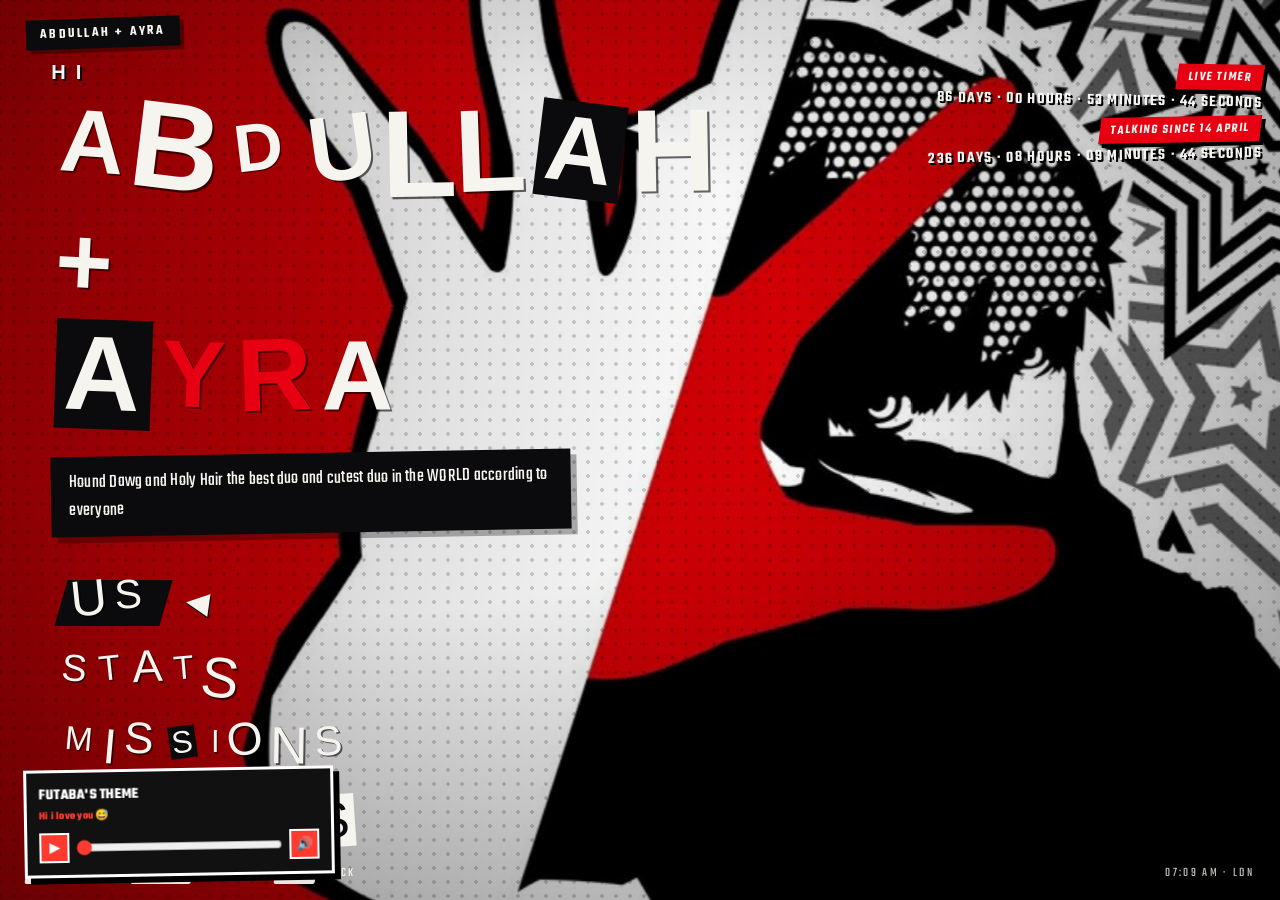
==== home.html @ 54dd0ef7 "Rename index.html to home.html" ====
<!DOCTYPE html>
<html lang="en">

<head>
<meta charset="UTF-8">
<meta name="viewport" content="width=device-width, initial-scale=1.0">

<title>ABDULLAH + AYRA</title>

<link rel="stylesheet" href="css/style.css">
<style>
.persona-calendar{width:min(100%,1180px);margin:12px auto 24px;padding:24px;box-sizing:border-box;background:#f5f5f5;color:#111;border:6px solid #111;box-shadow:12px 12px 0 var(--red);transform:rotate(-.35deg);position:relative;}
.persona-calendar::before{content:"CALENDAR";position:absolute;top:-17px;left:18px;padding:4px 12px;background:var(--red);color:#fff;font-family:'Archivo Black','Arial Black',Impact,sans-serif;font-size:15px;letter-spacing:.12em;transform:skewX(-9deg) rotate(-2deg);box-shadow:5px 5px 0 #111;}
.calendar-header{display:grid;grid-template-columns:58px 1fr 58px;align-items:center;gap:14px;margin-bottom:18px;}
.calendar-month-block{text-align:center;}
.calendar-kicker{font-family:'Archivo Black','Arial Black',Impact,sans-serif;font-size:13px;letter-spacing:.22em;color:var(--red);transform:skewX(-8deg);}
.calendar-month-block h2{margin:0;font-family:'Archivo Black','Arial Black',Impact,sans-serif;font-size:clamp(30px,4vw,58px);line-height:.95;letter-spacing:-.03em;transform:skewX(-5deg);}
.calendar-arrow{min-height:58px;border:4px solid #111;background:var(--red);color:#fff;font-family:'Archivo Black','Arial Black',Impact,sans-serif;font-size:22px;cursor:pointer;box-shadow:6px 6px 0 #111;transition:transform .12s ease,box-shadow .12s ease;}
.calendar-arrow:hover{transform:translate(-2px,-2px) skewX(-4deg);box-shadow:8px 8px 0 #111;}
.calendar-arrow:active{transform:translate(3px,3px);box-shadow:3px 3px 0 #111;}
.calendar-weekdays,.calendar-grid{display:grid;grid-template-columns:repeat(7,minmax(0,1fr));gap:7px;}
.calendar-weekdays{margin-bottom:7px;}
.calendar-weekdays span{padding:8px 4px;background:#111;color:#fff;text-align:center;font-family:'Archivo Black','Arial Black',Impact,sans-serif;font-size:13px;letter-spacing:.08em;transform:skewX(-7deg);}
.calendar-day{min-height:82px;padding:8px;box-sizing:border-box;border:3px solid #111;background:#fff;color:#111;text-align:left;cursor:pointer;position:relative;font-family:'Barlow Condensed','Arial Narrow',Arial,sans-serif;transition:transform .12s ease,background .12s ease,color .12s ease;}
.calendar-day:hover{transform:translate(-2px,-2px) rotate(-1deg);background:#e9e9e9;}
.calendar-day.empty{border-color:#bbb;background:#ddd;cursor:default;}
.calendar-day.selected{background:#111;color:#fff;transform:rotate(-1deg);}
.calendar-day.today{outline:4px solid var(--red);outline-offset:-7px;}
.calendar-number{font-family:'Archivo Black','Arial Black',Impact,sans-serif;font-size:23px;line-height:1;}
.calendar-event-mark{position:absolute;right:7px;top:7px;width:10px;height:10px;background:var(--red);transform:rotate(45deg);}
.calendar-event-label{display:block;margin-top:12px;font-family:'Archivo Black','Arial Black',Impact,sans-serif;font-size:10px;line-height:1.05;letter-spacing:.03em;text-transform:uppercase;}
.calendar-event-panel{margin-top:18px;padding:15px 18px;border:4px solid #111;background:#111;color:#fff;box-shadow:7px 7px 0 var(--red);transform:skewX(-1deg);}
.calendar-event-date{color:#aaa;font-family:'Archivo Black','Arial Black',Impact,sans-serif;font-size:12px;letter-spacing:.15em;}
.calendar-event-title{margin-top:5px;color:#fff;font-family:'Archivo Black','Arial Black',Impact,sans-serif;font-size:clamp(20px,2.2vw,34px);line-height:1;text-transform:uppercase;}
@media(max-width:700px){.persona-calendar{padding:15px}.calendar-header{grid-template-columns:44px 1fr 44px;gap:8px}.calendar-arrow{min-height:44px;font-size:16px;box-shadow:4px 4px 0 #111}.calendar-weekdays span{font-size:9px;padding:6px 2px}.calendar-day{min-height:58px;padding:5px}.calendar-number{font-size:17px}.calendar-event-label{font-size:7px;margin-top:8px}.calendar-event-mark{width:7px;height:7px;right:5px;top:5px}}
</style>

</head>


<body data-screen="home">


<!-- =========================================================
     BACKGROUND
     ========================================================= -->

<div id="bg" aria-hidden="true">

  <div class="bg-layer" id="bg-stripes"></div>


  <svg class="bg-star"
       style="left:6%;top:8%;width:26vmax;height:26vmax"
       viewBox="0 0 100 100">

    <polygon
      points="50,0 60,35 98,35 68,57 78,94 50,72 22,94 32,57 2,35 40,35"
      fill="#000"/>

  </svg>


  <svg class="bg-star s2"
       style="right:4%;bottom:6%;width:34vmax;height:34vmax"
       viewBox="0 0 100 100">

    <polygon
      points="50,0 60,35 98,35 68,57 78,94 50,72 22,94 32,57 2,35 40,35"
      fill="#fff"/>

  </svg>


  <!-- Optional background artwork -->

  <img
    class="menu-art"
    id="art-home"
    src="assets/menus/home.jpg"
    alt=""
    onload="document.body.classList.add('has-art-home')"
    onerror="this.remove()">


  <img
    class="menu-art"
    id="art-projects"
    src="assets/menus/projects.jpg"
    alt=""
    onload="document.body.classList.add('has-art-projects')"
    onerror="this.remove()">


  <img
    class="menu-art"
    id="art-skills"
    src="assets/menus/skills.jpg"
    alt=""
    onload="document.body.classList.add('has-art-skills')"
    onerror="this.remove()">


  <img
    class="menu-art"
    id="art-about"
    src="assets/menus/about.jpg"
    alt=""
    onload="document.body.classList.add('has-art-about')"
    onerror="this.remove()">


  <img
    class="menu-art"
    id="art-contact"
    src="assets/menus/contact.jpg"
    alt=""
    onload="document.body.classList.add('has-art-contact')"
    onerror="this.remove()">


  <div class="bg-layer" id="bg-halftone"></div>

  <div class="bg-layer" id="bg-vignette"></div>

</div>


<div id="slash" aria-hidden="true"></div>


<!-- =========================================================
     HERO ART
     ========================================================= -->

<img
  id="hero-art"
  src="assets/hero.png"
  alt=""
  onerror="this.remove()">



<!-- =========================================================
     SCREEN TRANSITION
     ========================================================= -->

<div id="wipe" aria-hidden="true">

  <div class="pane p3"></div>

  <div class="pane p2"></div>

  <div class="pane p1"></div>

  <div class="flash"></div>

</div>



<!-- =========================================================
     CURSOR + SELECT SOUND
     ========================================================= -->

<div id="cursor" aria-hidden="true"></div>


<audio
  id="sfx-select"
  src="assets/sfx/select.mp3"
  preload="auto">
</audio>



<!-- =========================================================
     MAIN WEBSITE
     ========================================================= -->

<div id="shell">


  <!-- =======================================================
       TOP HUD
       ======================================================= -->

  <div id="hud-top">

    <div class="hud-tag">
      ABDULLAH + AYRA
    </div>

  </div>



  <div id="stage">


    <!-- =====================================================
         HOME / US
         ===================================================== -->

    <section
      class="screen active"
      id="screen-home"
      aria-label="Us">


      <div id="live-timer" aria-label="Relationship timer">
        <span class="live-timer-label">LIVE TIMER</span>
        <span id="liveTimerValue">00 DAYS · 00 HOURS · 00 MINUTES · 00 SECONDS</span>
      </div>


      <div id="talking-timer" aria-label="Talking timer">
        <span class="live-timer-label">TALKING SINCE 14 APRIL</span>
        <span id="talkingTimerValue">00 DAYS · 00 HOURS · 00 MINUTES · 00 SECONDS</span>
      </div>


      <div id="intro-eyebrow">
        Hi
      </div>


      <h1 id="big-name">


        <span
          class="ransom"
          data-ransom="ABDULLAH">
        </span>


        <span
          class="ransom"
          data-ransom="+">
        </span>


        <span
          class="ransom"
          data-ransom="AYRA">
        </span>


      </h1>



      <p id="tagline">

        Hound Dawg and Holy Hair the best duo and cutest duo in the WORLD according to everyone

      </p>



      <!-- ===================================================
           MAIN MENU
           =================================================== -->

      <nav id="menu" aria-label="Sections">


        <!-- US -->

        <button
          class="menu-item sel"
          data-target="projects">

          <span
            class="ransom"
            data-ransom="US">
          </span>

          <span class="cursor-mark">◀</span>

        </button>



        <!-- STATS -->

        <button
          class="menu-item"
          data-target="skills">

          <span
            class="ransom"
            data-ransom="STATS">
          </span>

          <span class="cursor-mark">◀</span>

        </button>



        <!-- MISSIONS -->

        <button
          class="menu-item"
          data-target="missions">

          <span
            class="ransom"
            data-ransom="MISSIONS">
          </span>

          <span class="cursor-mark">◀</span>

        </button>



        <!-- PICTURES -->

        <button
          class="menu-item"
          data-target="contact">

          <span
            class="ransom"
            data-ransom="PICTURES">
          </span>

          <span class="cursor-mark">◀</span>

        </button>


      </nav>

    </section>



    <!-- =====================================================
         US
         ===================================================== -->

    <section
      class="screen sub"
      id="screen-projects"
      aria-label="Us">


      <div class="screen-head">

        <span
          class="ransom"
          data-ransom="US">
        </span>

      </div>


      <button
        class="back-hint"
        data-back>

        ESC · Back

      </button>



      <div class="us-layout">

        <div class="paper">

          <h2>The Beginning</h2>


        <p>
          Haha Hi lol
        </p>


        <p>

          Okay so a long long time ago, in a place far far away, there was this young tall amazing dude called Abdullah, and one day he was just bored so he downloaded this weird app called Wizz, and one very fateful day indeed,
          he got a notification from a very beautiful girl called Ayra, and for some very peculiar reason, you said i was performative! when you popped up to me on wizz for the first time saying that i saw the notification and my eyes popped out like shocked spongebob, i was like WHY is this model texting me and i literally had no idea what to reply with so i replied with the most random bs, but it was okay bc we talked for so so long and EVERY single day i'd open the app to text you and the pop up of how many hundreds
          of thousands of times you viewed my profile came up, and i genuienly really really never considered ONCE that you might like because like how is that possible even amirite, like even NOW i don't believe it. Also, you can see a screenshot i have attatched showcasing my REAL email but it didn't come p for you because you're the real super duper pooper performative individual out of us, and you definitely proved that to me when we went black sheep coffee TWICE and you got that terrible matcha both times even.
        but ah wow like all good things, our conversations came to an end and we stopped, talking and your account was still there right at the top for me and i thought you aired me and you thought i aired you but it was just wizz trying to cook us, and it was about the 2 week mark and i genuinely could not stop thinking about you, and i wanted to pop back up so bad but i didn’t wanna look like a beg so the best thing i could come up with was deleting my account and making a new one,
        then when i finally found you again i don’t think ive ever been so happy, and then when you asked for my socials it felt like the dream started from there, we added each other on EVERYTHING 😭 we did talk at the start but not that much, only till after we made our twin peace treaty and oh my god i could not be more grateful for that because everyday for the next 6 months we’d stay up together ALL night, either be messaging each other.

        </p>

        <p>
          </p>

        <p>

          We'd always either be ragebaiting each other with snapchat video call (in silence) and then doing them silly filter games where you couldn’t draw properly, playing roblox, playing fortnite or watching movies, but whatever the activity for the night was i was content with it because i always got to do it with YOU, and then fast forward a couple months to september 11th, where we fynally admitted to each other how we feel and i felt like the luckiest dude ever because WHAT DO YOU MEAN my crush likes me back i genuienly couldnt comprehend it.
          But Hi, thank you so much for everything, for calling me performative, for being my best friend for 7 long months, for being there every time i needed you and thank you for being your amazing beautiful kind tall self.

        </p>




      <!-- PERSONA 5 STYLE CALENDAR -->
      <div class="persona-calendar" id="personaCalendar" aria-label="Our calendar">
        <div class="calendar-header">
          <button class="calendar-arrow" id="calendarPrev" type="button" aria-label="Previous month">◀</button>
          <div class="calendar-month-block">
            <div class="calendar-kicker">OUR TIMELINE</div>
            <h2 id="calendarMonth">SEPTEMBER 2026</h2>
          </div>
          <button class="calendar-arrow" id="calendarNext" type="button" aria-label="Next month">▶</button>
        </div>
        <div class="calendar-weekdays"><span>MON</span><span>TUE</span><span>WED</span><span>THU</span><span>FRI</span><span>SAT</span><span>SUN</span></div>
        <div class="calendar-grid" id="calendarGrid"></div>
        <div class="calendar-event-panel">
          <div class="calendar-event-date" id="calendarEventDate">SELECT A DATE</div>
          <div class="calendar-event-title" id="calendarEventTitle">—</div>
        </div>
      </div>
        </div>
<div class="us-gallery" aria-label="Our pictures">

  <div class="us-photo-frame">
    <img src="assets/us/us-01.jpg" alt="Abdullah and Ayra together">
  </div>

  <div class="us-photo-frame">
    <img src="assets/us/us-02.jpg" alt="Abdullah and Ayra photo collage">
  </div>

  <div class="us-photo-frame">
    <img src="assets/us/us-03.png" alt="Abdullah and Ayra together">
  </div>

  <div class="us-photo-frame">
    <img src="assets/us/us-04.png" alt="Abdullah and Ayra photo collage">
  </div>

</div>





    </section>



    <!-- =====================================================
         STATS
         ===================================================== -->

    <section
      class="screen sub stats-screen"
      id="screen-skills"
      aria-label="Stats">

      <div class="screen-head">
        <span
          class="ransom"
          data-ransom="STATS">
        </span>
      </div>

      <button
        class="back-hint"
        data-back>
        ESC · Back
      </button>

      <div id="stats-body">

        <div class="stats-paper">

          <h2>OUR STATS</h2>
<div class="stats-columns">

            <!-- AYRA -->
            <article class="character-card ayra-card">

              <div class="character-photo">
                <img src="assets/people/ayra.jpg" alt="Ayra">
              </div>

              <h3 class="character-name">AYRA</h3>

              <div class="stat-section">
                <h4>BASIC</h4>
                <div class="fact-row"><span>DATE OF BIRTH</span><strong>19 Dec 2006</strong></div>
                <div class="fact-row"><span>HEIGHT</span><strong>5'6.5</strong></div>
                <div class="fact-row"><span>STRENGTH</span><strong>10/10</strong></div>
                <div class="fact-row"><span>LOOKS</span><strong>∞/10</strong></div>
              </div>

              <div class="stat-section">
                <h4>PERSONALITY</h4>
                <div class="stat-row"><span>PATIENCE</span><div class="skill-bar"><span class="fill" data-level="100"></span></div><strong>67/10</strong></div>
                <div class="stat-row"><span>ANGER</span><div class="skill-bar"><span class="fill" data-level="100"></span></div><strong>67/10</strong></div>
                <div class="stat-row"><span>KINDNESS</span><div class="skill-bar"><span class="fill" data-level="100"></span></div><strong>67/10</strong></div>
                <div class="stat-row"><span>CUTENESS</span><div class="skill-bar"><span class="fill" data-level="100"></span></div><strong>67/10</strong></div>
                <div class="stat-row"><span>INTELLIGENCE</span><div class="skill-bar"><span class="fill" data-level="100"></span></div><strong>67/10</strong></div>
              </div>

              <div class="special-row">
                <h4>SPECIAL ABILITY</h4>
                <p>THE AYRA EFFECT</p>
              </div>

              <div class="special-row weakness-row">
                <h4>WEAKNESS</h4>
                <p>GETTING TICKLED</p>
              </div>

            </article>

            <!-- ABDULLAH -->
            <article class="character-card abdullah-card">

              <div class="character-photo">
                <img src="assets/people/abdullah.jpg" alt="Abdullah">
              </div>

              <h3 class="character-name">ABDULLAH</h3>

              <div class="stat-section">
                <h4>BASIC</h4>
                <div class="fact-row"><span>DATE OF BIRTH</span><strong>23rd Dec 2005</strong></div>
                <div class="fact-row"><span>HEIGHT</span><strong>6'2</strong></div>
                <div class="fact-row"><span>STRENGTH</span><strong>7/10</strong></div>
                <div class="fact-row"><span>LOOKS</span><strong>Hi/10</strong></div>
              </div>

              <div class="stat-section">
                <h4>PERSONALITY</h4>
                <div class="stat-row"><span>PATIENCE</span><div class="skill-bar"><span class="fill" data-level="100"></span></div><strong>10/10</strong></div>
                <div class="stat-row"><span>ANGER</span><div class="skill-bar"><span class="fill" data-level="0"></span></div><strong>0/10</strong></div>
                <div class="stat-row"><span>KINDNESS</span><div class="skill-bar"><span class="fill" data-level="70"></span></div><strong>7/10</strong></div>
                <div class="stat-row"><span>CUTENESS</span><div class="skill-bar"><span class="fill" data-level="0"></span></div><strong>0/10</strong></div>
                <div class="stat-row"><span>INTELLIGENCE</span><div class="skill-bar"><span class="fill" data-level="100"></span></div><strong>∞/10</strong></div>
              </div>

              <div class="special-row">
                <h4>SPECIAL ABILITY</h4>
                <p>BEING COOL AND TALL</p>
              </div>

              <div class="special-row weakness-row">
                <h4>WEAKNESS</h4>
                <p>AYRA</p>
              </div>

            </article>

          </div>
        </div>
      </div>

    </section>


    <!-- =====================================================
         MISSIONS
         ===================================================== -->

    <section
      class="screen sub missions-screen"
      id="screen-missions"
      aria-label="Missions">

      <div class="screen-head">
        <span
          class="ransom"
          data-ransom="MISSIONS">
        </span>
      </div>

      <button
        class="back-hint"
        data-back>
        ESC · Back
      </button>

      <div class="paper missions-paper">

        <h2>OUR MISSIONS</h2>

        <p class="mission-intro">
          Things we need to do together.
        </p>

        <div class="missions-columns">

          <div class="mission-column">
            <h3>WATCH TOGETHER</h3>

            <div class="mission-list">

              <label class="mission"><input type="checkbox" data-mission="toy-story-5"><span>Toy Story 5</span></label>
              <label class="mission"><input type="checkbox" data-mission="toy-story-4"><span>Toy Story 4</span></label>
              <label class="mission"><input type="checkbox" data-mission="toy-story-3"><span>Toy Story 3</span></label>
              <label class="mission"><input type="checkbox" data-mission="toy-story-2"><span>Toy Story 2</span></label>
              <label class="mission"><input type="checkbox" data-mission="toy-story"><span>Toy Story</span></label>
              <label class="mission"><input type="checkbox" data-mission="pinocchio"><span>Pinocchio</span></label>
              <label class="mission"><input type="checkbox" data-mission="buddy"><span>Buddy</span></label>
              <label class="mission"><input type="checkbox" data-mission="cars"><span>Cars</span></label>
              <label class="mission"><input type="checkbox" data-mission="cars-2"><span>Cars 2</span></label>
              <label class="mission"><input type="checkbox" data-mission="bratz-fashion-pixiez"><span>Bratz Fashion Pixiez</span></label>
              <label class="mission"><input type="checkbox" data-mission="ice-cream-man"><span>Ice Cream Man</span></label>
              <label class="mission"><input type="checkbox" data-mission="winnie-the-pooh"><span>Winnie the Pooh</span></label>
              <label class="mission"><input type="checkbox" data-mission="a-silent-voice"><span>A Silent Voice</span></label>
              <label class="mission"><input type="checkbox" data-mission="saiki-live-action"><span>Saiki live action</span></label>
              <label class="mission"><input type="checkbox" data-mission="hoppers"><span>Hoppers</span></label>

            </div>
          </div>

          <div class="mission-column">
            <h3>THINGS TO DO</h3>

            <div class="mission-list">

              <label class="mission"><input type="checkbox" data-mission="play-badminton"><span>Play badminton</span></label>
              <label class="mission"><input type="checkbox" data-mission="andys-room"><span>Andy's room</span></label>
              <label class="mission"><input type="checkbox" data-mission="cars-land"><span>Cars Land</span></label>
              <label class="mission"><input type="checkbox" data-mission="toy-story-land"><span>Toy Story Land</span></label>
              <label class="mission"><input type="checkbox" data-mission="kidnap-abdullah"><span>Kidnap Abdullah</span></label>
              <label class="mission"><input type="checkbox" data-mission="abdullah-bandlab"><span>Abdullah goes through his amazing BandLab songs</span></label>
              <label class="mission"><input type="checkbox" data-mission="maki-ramen"><span>Maki and ramen</span></label>
              <label class="mission"><input type="checkbox" data-mission="mario-party"><span>Play Mario Party</span></label>
              <label class="mission"><input type="checkbox" data-mission="leblanc"><span>Go to Leblanc</span></label>
              <label class="mission"><input type="checkbox" data-mission="christmas-markets"><span>Christmas markets</span></label>
              <label class="mission"><input type="checkbox" data-mission="scare-fest"><span>Scare Fest 🤔</span></label>
              <label class="mission"><input type="checkbox" data-mission="theme-park"><span>Theme park</span></label>
              <label class="mission"><input type="checkbox" data-mission="steal-ayras-heels"><span>Stealing Ayra's heels (or any shoe)</span></label>
              <label class="mission"><input type="checkbox" data-mission="other-golf-course"><span>Other golf course</span></label>
              <label class="mission"><input type="checkbox" data-mission="5d-cinema"><span>5D cinema</span></label>
              <label class="mission"><input type="checkbox" data-mission="cars-cinema"><span>Watch Cars in cinema Hi 😢</span></label>
              <label class="mission"><input type="checkbox" data-mission="beaulieu"><span>Beaulieu Motor Museum</span></label>
              <label class="mission"><input type="checkbox" data-mission="clay-pingus"><span>Make clay Pingus</span></label>
              <label class="mission"><input type="checkbox" data-mission="youtube-songs"><span>Posts more songs on YouTube</span></label>

            </div>
          </div>

        </div>
      </div>

    </section>


    <!-- =====================================================
         PICTURES
         ===================================================== -->

    <section
      class="screen sub pictures-screen"
      id="screen-contact"
      aria-label="Pictures">

      <div class="screen-head">
        <span class="ransom" data-ransom="PICTURES"></span>
      </div>

      <button class="back-hint" data-back>ESC · Back</button>

      <div class="paper pictures-paper">
        <div class="pictures-title-row">
          <div>
            <h2>OUR MEMORIES</h2>
            <p class="pictures-subtitle">Abdullah + Ayra</p>
          </div>
          <div class="memory-counter" id="memoryCounter">MEMORY 01 / 16</div>
        </div>

        <div class="memory-viewer" aria-label="Memory gallery">
          <button class="memory-arrow memory-prev" id="memoryPrev" type="button" aria-label="Previous picture">◀</button>
          <div class="memory-frame">
            <img id="memoryImage" src="assets/pictures/memory-01.jpg" alt="Abdullah and Ayra memory 1" draggable="false">
            <div class="memory-caption" id="memoryCaption">MEMORY 01</div>
          </div>
          <button class="memory-arrow memory-next" id="memoryNext" type="button" aria-label="Next picture">▶</button>
        </div>

        <div class="memory-thumbs" id="memoryThumbs" aria-label="Choose a memory">
          <button class="memory-thumb active" type="button" data-memory="1" aria-label="Memory 01"><img src="assets/pictures/memory-01.jpg" alt=""></button>
          <button class="memory-thumb" type="button" data-memory="2" aria-label="Memory 02"><img src="assets/pictures/memory-02.jpg" alt=""></button>
          <button class="memory-thumb" type="button" data-memory="3" aria-label="Memory 03"><img src="assets/pictures/memory-03.jpg" alt=""></button>
          <button class="memory-thumb" type="button" data-memory="4" aria-label="Memory 04"><img src="assets/pictures/memory-04.jpg" alt=""></button>
          <button class="memory-thumb" type="button" data-memory="5" aria-label="Memory 05"><img src="assets/pictures/memory-05.jpg" alt=""></button>
          <button class="memory-thumb" type="button" data-memory="6" aria-label="Memory 06"><img src="assets/pictures/memory-06.jpg" alt=""></button>
          <button class="memory-thumb" type="button" data-memory="7" aria-label="Memory 07"><img src="assets/pictures/memory-07.jpg" alt=""></button>
          <button class="memory-thumb" type="button" data-memory="8" aria-label="Memory 08"><img src="assets/pictures/memory-08.jpg" alt=""></button>
          <button class="memory-thumb" type="button" data-memory="9" aria-label="Memory 09"><img src="assets/pictures/memory-09.jpg" alt=""></button>
          <button class="memory-thumb" type="button" data-memory="10" aria-label="Memory 10"><img src="assets/pictures/memory-10.jpg" alt=""></button>
          <button class="memory-thumb" type="button" data-memory="11" aria-label="Memory 11"><img src="assets/pictures/memory-11.jpg" alt=""></button>
          <button class="memory-thumb" type="button" data-memory="12" aria-label="Memory 12"><img src="assets/pictures/memory-12.jpg" alt=""></button>
          <button class="memory-thumb" type="button" data-memory="13" aria-label="Memory 13"><img src="assets/pictures/memory-13.jpg" alt=""></button>
          <button class="memory-thumb" type="button" data-memory="14" aria-label="Memory 14"><img src="assets/pictures/memory-14.jpg" alt=""></button>
          <button class="memory-thumb" type="button" data-memory="15" aria-label="Memory 15"><img src="assets/pictures/memory-15.jpg" alt=""></button>
          <button class="memory-thumb" type="button" data-memory="16" aria-label="Memory 16"><img src="assets/pictures/memory-16.jpg" alt=""></button>
        </div>

        <p class="memory-controls-hint">◀ ▶ / ARROW KEYS · Browse memories</p>
      </div>

    </section>


  </div>



  <!-- =====================================================
       BOTTOM HUD
       ===================================================== -->

  <div id="hud-bottom">


    <span>

      <span class="key">
        ↑↓
      </span>

      Select

    </span>


    <span>

      <span class="key">
        Enter
      </span>

      Confirm

    </span>


    <span>

      <span class="key">
        Esc
      </span>

      Back

    </span>


    <span
      style="margin-left:auto;opacity:.8"
      id="clock">
    </span>


  </div>

</div>



<!-- =========================================================
     FUTABA'S THEME MUSIC PLAYER
     ========================================================= -->

<div
  class="music-player"
  id="musicPlayer">


  <div class="music-info">


    <div class="music-title">
      Futaba's Theme
    </div>


    <div class="music-artist">
      Hi i love you 😅
    </div>



    <div class="music-controls">


      <button
        id="musicPlay"
        aria-label="Play music">

        ▶

      </button>



      <input
        id="musicProgress"
        type="range"
        min="0"
        max="100"
        value="0"
        aria-label="Music progress">



      <button
        id="musicVolume"
        aria-label="Mute music">

        🔊

      </button>


    </div>

  </div>



  <audio
    id="musicAudio"
    preload="metadata">


    <source
      src="assets/music/Futaba.mp3"
      type="audio/mpeg">


  </audio>

</div>



<!-- =========================================================
     JAVASCRIPT
     ========================================================= -->



<script src="js/model.js" defer></script>

<script src="js/view.js" defer></script>

<script src="js/controller.js" defer></script>

<script src="js/Music.js" defer></script>



<style>
  /* Second live counter — how long we've been talking since 14 April 2026. */
  #talking-timer {
    position: absolute;
    top: 70px;
    right: 18px;
    z-index: 20;
    display: flex;
    flex-direction: column;
    align-items: flex-end;
    gap: 5px;
    text-align: right;
    transform: rotate(-1deg);
  }

  #talkingTimerValue {
    color: var(--white);
    font-family: 'Teko', 'Barlow Condensed', 'Arial Narrow', Arial, sans-serif;
    font-size: clamp(14px, 1.25vw, 19px);
    font-weight: 600;
    letter-spacing: .08em;
    line-height: 1;
    text-shadow: 2px 2px 0 #000, 0 0 8px rgba(255,255,255,.12);
    white-space: nowrap;
  }

  @media (max-width: 900px) {
    #talking-timer {
      top: 64px;
      right: 12px;
    }

    #talkingTimerValue {
      font-size: clamp(11px, 2.2vw, 16px);
    }
  }
</style>

<script>
  document.addEventListener("DOMContentLoaded", () => {
    const liveTimerStart = new Date("2026-09-11T07:16:00+01:00").getTime();
    const talkingTimerStart = new Date("2026-04-14T00:00:00+01:00").getTime();
    const timer = document.getElementById("liveTimerValue");
    const talkingTimer = document.getElementById("talkingTimerValue");
    if (!timer && !talkingTimer) return;

    function formatElapsed(startTime) {
      const elapsed = Math.max(0, Date.now() - startTime);
      const totalSeconds = Math.floor(elapsed / 1000);
      const days = Math.floor(totalSeconds / 86400);
      const hours = Math.floor((totalSeconds % 86400) / 3600);
      const minutes = Math.floor((totalSeconds % 3600) / 60);
      const seconds = totalSeconds % 60;
      const pad = value => String(value).padStart(2, "0");
      return `${pad(days)} DAYS · ${pad(hours)} HOURS · ${pad(minutes)} MINUTES · ${pad(seconds)} SECONDS`;
    }

    function updateTimers() {
      if (timer) timer.textContent = formatElapsed(liveTimerStart);
      if (talkingTimer) talkingTimer.textContent = formatElapsed(talkingTimerStart);
    }

    updateTimers();
    setInterval(updateTimers, 1000);
  });
</script>
<script>
document.addEventListener("DOMContentLoaded",()=>{
const grid=document.getElementById("calendarGrid"),monthTitle=document.getElementById("calendarMonth"),eventDate=document.getElementById("calendarEventDate"),eventTitle=document.getElementById("calendarEventTitle"),previous=document.getElementById("calendarPrev"),next=document.getElementById("calendarNext");
if(!grid||!monthTitle||!eventDate||!eventTitle||!previous||!next)return;
const events={"2026-03-19":"AYRA MESSAGED ME","2026-04-14":"WE ADDED EACH OTHER ON EVERYTHING","2026-07-17":"FIRST TIME WE WENT OUT","2026-09-11":"WE MADE IT OFFICIAL","2026-09-21":"WE FIRST HELD HANDS AND HUGGED","2026-09-24":"WE FIRST KISSED"};
const birthdays={"12-19":"AYRA'S BIRTHDAY","12-23":"ABDULLAH'S BIRTHDAY"};
let viewDate=new Date(2026,8,1),selectedKey="2026-09-11";
const pad=n=>String(n).padStart(2,"0"),keyFor=(y,m,d)=>`${y}-${pad(m+1)}-${pad(d)}`,birthdayKey=(m,d)=>`${pad(m+1)}-${pad(d)}`;
function getEvent(y,m,d){return events[keyFor(y,m,d)]||birthdays[birthdayKey(m,d)]||"";}
function selectDay(date,label){selectedKey=keyFor(date.getFullYear(),date.getMonth(),date.getDate());eventDate.textContent=label;eventTitle.textContent=getEvent(date.getFullYear(),date.getMonth(),date.getDate())||"NO EVENT — JUST A DAY";render();}
function render(){const y=viewDate.getFullYear(),m=viewDate.getMonth();monthTitle.textContent=viewDate.toLocaleDateString("en-GB",{month:"long",year:"numeric"}).toUpperCase();grid.innerHTML="";const offset=(new Date(y,m,1).getDay()+6)%7,days=new Date(y,m+1,0).getDate(),cells=Math.ceil((offset+days)/7)*7,today=new Date();for(let i=0;i<cells;i++){const d=i-offset+1,cell=document.createElement("button");cell.type="button";cell.className="calendar-day";if(d<1||d>days){cell.classList.add("empty");cell.disabled=true;grid.appendChild(cell);continue;}const date=new Date(y,m,d),key=keyFor(y,m,d),event=getEvent(y,m,d),label=date.toLocaleDateString("en-GB",{day:"numeric",month:"long",year:"numeric"}).toUpperCase();if(key===selectedKey)cell.classList.add("selected");if(y===today.getFullYear()&&m===today.getMonth()&&d===today.getDate())cell.classList.add("today");cell.innerHTML=`<span class="calendar-number">${d}</span>`;if(event)cell.insertAdjacentHTML("beforeend",`<span class="calendar-event-mark"></span><span class="calendar-event-label">${event}</span>`);cell.addEventListener("click",()=>selectDay(date,label));grid.appendChild(cell);}}
previous.addEventListener("click",()=>{viewDate=new Date(viewDate.getFullYear(),viewDate.getMonth()-1,1);render();});next.addEventListener("click",()=>{viewDate=new Date(viewDate.getFullYear(),viewDate.getMonth()+1,1);render();});selectDay(new Date(2026,8,11),"11 SEPTEMBER 2026");
});
</script>

</body>
<script>
document.addEventListener("DOMContentLoaded", () => {
  const pictures = Array.from({ length: 16 }, (_, i) => {
    const number = String(i + 1).padStart(2, "0");
    return { src: `assets/pictures/memory-${number}.png`, alt: `Abdullah and Ayra memory ${i + 1}` };
  });
  const image = document.getElementById("memoryImage");
  const caption = document.getElementById("memoryCaption");
  const counter = document.getElementById("memoryCounter");
  const previous = document.getElementById("memoryPrev");
  const next = document.getElementById("memoryNext");
  const thumbs = Array.from(document.querySelectorAll(".memory-thumb"));
  if (!image || !caption || !counter || !previous || !next) return;
  let current = 0;
  function showPicture(index) {
    current = (index + pictures.length) % pictures.length;
    const picture = pictures[current];
    const number = String(current + 1).padStart(2, "0");
    image.classList.remove("gallery-changing");
    void image.offsetWidth;
    image.src = picture.src;
    image.alt = picture.alt;
    caption.textContent = `MEMORY ${number}`;
    counter.textContent = `MEMORY ${number} / 16`;
    thumbs.forEach((thumb, i) => thumb.classList.toggle("active", i === current));
    image.classList.add("gallery-changing");
  }
  previous.addEventListener("click", () => showPicture(current - 1));
  next.addEventListener("click", () => showPicture(current + 1));
  thumbs.forEach((thumb, i) => thumb.addEventListener("click", () => showPicture(i)));
  document.addEventListener("keydown", (event) => {
    if (document.body.dataset.screen !== "contact") return;
    if (event.key === "ArrowLeft") showPicture(current - 1);
    if (event.key === "ArrowRight") showPicture(current + 1);
  });
  showPicture(0);
});
</script>
<script>
document.addEventListener("DOMContentLoaded", () => {
  const pictures = Array.from({ length: 16 }, (_, i) => {
    const number = String(i + 1).padStart(2, "0");
    return {
      src: `assets/pictures/memory-${number}.png`,
      alt: `Abdullah and Ayra memory ${i + 1}`
    };
  });

  const image = document.getElementById("memoryImage");
  const caption = document.getElementById("memoryCaption");
  const counter = document.getElementById("memoryCounter");
  const previous = document.getElementById("memoryPrev");
  const next = document.getElementById("memoryNext");
  const thumbs = Array.from(document.querySelectorAll(".memory-thumb"));

  if (!image || !caption || !counter || !previous || !next) return;

  let current = 0;

  function showPicture(index) {
    current = (index + pictures.length) % pictures.length;
    const picture = pictures[current];
    const number = String(current + 1).padStart(2, "0");

    image.classList.remove("gallery-changing");
    void image.offsetWidth;
    image.src = picture.src;
    image.alt = picture.alt;
    caption.textContent = `MEMORY ${number}`;
    counter.textContent = `MEMORY ${number} / 16`;
    thumbs.forEach((thumb, i) => thumb.classList.toggle("active", i === current));
    image.classList.add("gallery-changing");
  }

  previous.addEventListener("click", () => showPicture(current - 1));
  next.addEventListener("click", () => showPicture(current + 1));
  thumbs.forEach((thumb, i) => thumb.addEventListener("click", () => showPicture(i)));

  document.addEventListener("keydown", (event) => {
    if (document.body.dataset.screen !== "contact") return;
    if (event.key === "ArrowLeft") showPicture(current - 1);
    if (event.key === "ArrowRight") showPicture(current + 1);
  });

  showPicture(0);
});
</script>

</body>
</html>
---- css/style.css ----
@import url('https://fonts.googleapis.com/css2?family=Teko:wght@300;400;500;600;700&display=swap');
:root{
  --red:#e60012;
  --red-deep:#a3000c;
  --black:#0b0b0d;
  --white:#f6f4ef;
  --ink:#111;
}
*{margin:0;padding:0;box-sizing:border-box;}
html,body{height:100%;}
body{
  background:var(--black);
  color:var(--white);
  font-family:'Teko','Barlow Condensed','Arial Narrow',Arial,sans-serif;
  overflow:hidden;
  -webkit-font-smoothing:antialiased;
  user-select:none;
}
.display{font-family:'Archivo Black','Arial Black',Impact,sans-serif;}

/* ============ BACKGROUND LAYERS ============ */
#bg{position:fixed;inset:-6vmax;z-index:0;pointer-events:none;}
.bg-layer{position:absolute;inset:0;will-change:transform;}
#bg-stripes{
  background:repeating-linear-gradient(115deg,
    var(--red) 0 46px, var(--red-deep) 46px 52px,
    var(--red) 52px 120px, #c4000f 120px 126px);
  animation:stripeDrift 22s linear infinite;
}
@keyframes stripeDrift{from{background-position:0 0;}to{background-position:520px 0;}}
#bg-halftone{
  background-image:radial-gradient(circle, rgba(0,0,0,.35) 1.6px, transparent 1.7px);
  background-size:14px 14px;
  mix-blend-mode:multiply;
  animation:halftoneDrift 30s linear infinite;
}
@keyframes halftoneDrift{from{background-position:0 0;}to{background-position:-140px 140px;}}
#bg-vignette{
  background:radial-gradient(ellipse at 32% 40%, transparent 30%, rgba(0,0,0,.72) 100%);
}
.bg-star{position:absolute;opacity:.16;animation:spin 60s linear infinite;transform-origin:center;}
.bg-star.s2{animation-duration:90s;animation-direction:reverse;opacity:.1;}
@keyframes spin{to{transform:rotate(360deg);}}

/* big black slash behind the menu, like a torn silhouette */
#slash{
  position:fixed;z-index:1;inset:0;pointer-events:none;
  background:var(--black);
  clip-path:polygon(58% 0, 100% 0, 100% 100%, 40% 100%, 52% 62%, 45% 60%, 60% 24%, 51% 22%);
  transition:clip-path .8s cubic-bezier(.8,0,.15,1);
}
body[data-screen]:not([data-screen="home"]) #slash{
  clip-path:polygon(0 0, 100% 0, 100% 100%, 0 100%, 0 62%, 0 60%, 0 24%, 0 22%);
}

/* ============ SHELL / HUD ============ */
#shell{position:relative;z-index:2;height:100%;display:flex;flex-direction:column;}
#hud-top{
  display:flex;justify-content:space-between;align-items:flex-start;
  padding:18px 26px 0;letter-spacing:.14em;font-weight:600;
}
.hud-tag{
  background:var(--black);color:var(--white);
  padding:5px 14px;transform:rotate(-2deg);
  font-size:14px;text-transform:uppercase;
  box-shadow:4px 4px 0 rgba(0,0,0,.35);
}
.hud-tag.alt{background:var(--white);color:var(--black);transform:rotate(1.5deg);}
#hud-bottom{
  padding:0 26px 16px;display:flex;gap:22px;align-items:center;
  font-size:13px;letter-spacing:.18em;text-transform:uppercase;opacity:.95;
}
#hud-bottom .key{
  display:inline-block;background:var(--white);color:var(--black);
  padding:2px 8px;margin-right:6px;font-weight:700;transform:skewX(-8deg);
  border-radius:2px;
}
#relationship-counter{
  position:absolute;
  top:18px;
  right:28px;
  z-index:8;
  min-width:330px;
  padding:10px 14px 11px;
  background:var(--black);
  color:var(--white);
  border:3px solid var(--white);
  box-shadow:7px 7px 0 var(--red);
  transform:rotate(1.5deg) skewX(-2deg);
}
#relationship-counter::before{
  content:"";
  position:absolute;
  inset:4px;
  border:1px solid rgba(255,255,255,.25);
  pointer-events:none;
}
.counter-label{
  color:var(--red);
  font-family:'Teko','Arial Narrow',Arial,sans-serif;
  font-size:16px;
  font-weight:700;
  letter-spacing:.16em;
  line-height:1;
  text-align:center;
}
.counter-values{
  display:grid;
  grid-template-columns:repeat(4,1fr);
  gap:9px;
  margin-top:6px;
  text-align:center;
}
.counter-values span{display:flex;flex-direction:column;align-items:center;line-height:1;}
.counter-values strong{
  font-family:'Teko','Arial Narrow',Arial,sans-serif;
  font-size:27px;
  font-weight:700;
  letter-spacing:.02em;
}
.counter-values small{
  margin-top:2px;
  color:#bdbdbd;
  font-family:'Teko','Arial Narrow',Arial,sans-serif;
  font-size:10px;
  font-weight:600;
  letter-spacing:.12em;
}

#stage{flex:1;position:relative;overflow:hidden;}

/* ============ SCREENS ============ */
.screen{
  position:absolute;inset:0;padding:2vh 4vw;
  display:none;overflow-y:auto;overflow-x:hidden;
  scrollbar-width:thin;scrollbar-color:var(--red) transparent;
}
.screen.active{display:block;}
.screen::-webkit-scrollbar{width:8px;}
.screen::-webkit-scrollbar-thumb{background:var(--red);}

/* ---------- HOME ---------- */
#screen-home{display:none;padding:0 4vw;}
#screen-home.active{display:flex;flex-direction:column;justify-content:center;}
#intro-eyebrow{
  font-size:clamp(14px,1.6vw,20px);letter-spacing:.5em;text-transform:uppercase;
  margin-bottom:1.2vh;font-weight:700;text-shadow:2px 2px 0 var(--black);
}
#big-name{line-height:.92;margin-bottom:2.5vh;}
#big-name .ransom{font-size:clamp(44px,8.5vw,124px);display:block;}
#tagline{
  max-width:520px;font-size:clamp(15px,1.5vw,20px);line-height:1.45;
  background:var(--black);padding:12px 18px;transform:rotate(-1deg);
  box-shadow:6px 6px 0 rgba(0,0,0,.3);
}
#menu{margin-top:4vh;display:flex;flex-direction:column;align-items:flex-start;gap:.6vh;}
.menu-item{
  background:none;border:0;cursor:pointer;color:var(--white);
  text-align:left;position:relative;padding:2px 14px 2px 4px;
  transform:translateX(-60px);opacity:0;
}
.menu-item .ransom{font-size:clamp(26px,4.2vw,56px);}
.loaded .menu-item{animation:menuIn .55s cubic-bezier(.2,1.2,.3,1) forwards;}
.menu-item:nth-child(1){animation-delay:.15s;}
.menu-item:nth-child(2){animation-delay:.25s;}
.menu-item:nth-child(3){animation-delay:.35s;}
.menu-item:nth-child(4){animation-delay:.45s;}
@keyframes menuIn{to{transform:translateX(0);opacity:1;}}
.menu-item::before{
  content:"";position:absolute;left:-4%;top:18%;height:70%;width:0;
  background:var(--black);transform:skewX(-16deg);z-index:-1;
  transition:width .18s cubic-bezier(.7,0,.3,1);
}
.menu-item.sel::before{width:108%;}
.menu-item.sel{transform:translateX(14px) !important;}
.menu-item.sel .ch{color:var(--white);}
.menu-item.sel .ch.box{background:var(--red);color:var(--white);}
.menu-item.sel .ch.boxw{background:var(--white);color:var(--black);}
.menu-item:focus-visible{outline:3px dashed var(--white);outline-offset:4px;}
.cursor-mark{
  position:absolute;right:-46px;top:50%;transform:translateY(-50%) rotate(8deg);
  font-size:clamp(18px,2.4vw,30px);opacity:0;transition:opacity .12s;
  color:var(--white);text-shadow:2px 2px 0 var(--black);
}
.menu-item.sel .cursor-mark{opacity:1;animation:pulse 0.9s ease-in-out infinite;}
@keyframes pulse{0%,100%{transform:translateY(-50%) rotate(8deg) scale(1);}50%{transform:translateY(-50%) rotate(8deg) scale(1.18);}}

/* ---------- RANSOM LETTERS ---------- */
.ransom{display:inline-block;white-space:nowrap;}
.ransom .ch{
  display:inline-block;line-height:1;padding:0 .01em;
  transition:transform .15s;
}
.ransom .ch.box{background:var(--black);color:var(--white);padding:.02em .08em;margin:0 .03em;}
.ransom .ch.boxw{background:var(--white);color:var(--black);padding:.02em .08em;margin:0 .03em;}
.ransom .ch.red{color:var(--red);text-shadow:1px 1px 0 var(--black);}
.menu-item:hover .ch,.menu-item.sel .ch{animation:jitter .35s ease both;}
.menu-item:hover .ch:nth-child(odd){animation-delay:.03s;}
.menu-item:hover .ch:nth-child(3n){animation-delay:.06s;}
@keyframes jitter{
  0%{transform:var(--t) translateY(0);}
  35%{transform:var(--t) translateY(-6px) rotate(3deg);}
  70%{transform:var(--t) translateY(2px) rotate(-2deg);}
  100%{transform:var(--t) translateY(0);}
}

/* ---------- SUB-SCREEN CHROME ---------- */
.sub{background:transparent;}
.sub .screen-head{margin:1vh 0 3.5vh;position:relative;display:inline-block;}
.sub .screen-head .ransom{font-size:clamp(38px,6vw,84px);}
.sub .screen-head::after{
  content:"";position:absolute;left:-6px;bottom:-10px;height:10px;width:105%;
  background:var(--red);transform:skewX(-24deg);
}
.back-hint{
  display:inline-block;margin-left:22px;vertical-align:middle;
  font-size:13px;letter-spacing:.2em;text-transform:uppercase;
  background:var(--white);color:var(--black);padding:4px 10px;transform:rotate(-2deg);
  cursor:pointer;border:0;font-weight:700;font-family:inherit;
}
.back-hint:hover{background:var(--red);color:var(--white);}

/* ---------- PROJECTS ---------- */
#repo-status{font-size:15px;letter-spacing:.2em;text-transform:uppercase;margin-bottom:2vh;opacity:.85;}
.grid{
  display:grid;grid-template-columns:repeat(auto-fill,minmax(330px,1fr));
  gap:26px 34px;padding-top:14px;
}
#repo-grid{padding-bottom:6vh;}
.card{
  color:var(--ink);position:relative;
  padding:20px 22px 18px;cursor:pointer;text-decoration:none;display:block;
  transform:rotate(var(--tilt)) translateY(24px);opacity:0;
  transition:transform .18s cubic-bezier(.7,0,.3,1), filter .18s;
  filter:drop-shadow(7px 7px 0 rgba(0,0,0,.5));
}
.card::before{
  content:"";position:absolute;inset:0;background:var(--white);
  clip-path:polygon(0 6%, 3% 0, 100% 0, 100% 88%, 97% 100%, 0 100%);
}
.card>*{position:relative;}
.screen.active .card{animation:cardIn .5s cubic-bezier(.2,1.1,.3,1) forwards;animation-delay:var(--d);}
@keyframes cardIn{to{transform:rotate(var(--tilt)) translateY(0);opacity:1;}}
.card:hover{
  transform:rotate(0deg) scale(1.03) !important;
  filter:drop-shadow(10px 10px 0 var(--black));
  z-index:3;
}
.card .lang{
  position:absolute;top:-12px;right:14px;
  background:var(--black);color:var(--white);
  font-weight:700;font-size:13px;letter-spacing:.14em;text-transform:uppercase;
  padding:4px 12px;transform:rotate(2deg);
}
.card .lang::before{content:"";display:inline-block;width:9px;height:9px;border-radius:50%;
  background:var(--lc,var(--red));margin-right:7px;}
.card h3{
  font-family:'Archivo Black','Arial Black',Impact,sans-serif;
  font-size:21px;line-height:1.05;text-transform:uppercase;
  margin-bottom:10px;word-break:break-word;
}
.card h3 em{font-style:normal;color:var(--red);}
.card p{font-size:15.5px;line-height:1.4;min-height:44px;color:#2c2c2c;}
.card .meta{
  margin-top:14px;display:flex;justify-content:space-between;align-items:center;
  font-size:13px;letter-spacing:.12em;text-transform:uppercase;font-weight:700;
}
.card .meta .go{
  background:var(--red);color:var(--white);padding:4px 12px;transform:skewX(-10deg);
  transition:background .15s;
}
.card:hover .meta .go{background:var(--black);}

/* ---------- FEATURED CARDS ---------- */
.card.feat{color:var(--white);filter:drop-shadow(7px 7px 0 var(--red-deep));}
.card.feat::before{background:var(--black);}
.card.feat:hover{filter:drop-shadow(10px 10px 0 var(--red));}
.card.feat p{color:#d8d5cf;}
.card.feat h3{color:var(--white);}
.card.feat .lang{background:var(--red);}
.card.feat .meta .go{background:var(--white);color:var(--black);}
.card.feat:hover .meta .go{background:var(--red);color:var(--white);}
#feat-grid,.grid{
  display:grid;grid-template-columns:repeat(auto-fill,minmax(330px,1fr));
  gap:26px 34px;padding-top:14px;
}
#repo-grid{padding-top:14px;}
.live-dot{
  display:inline-block;width:9px;height:9px;border-radius:50%;
  background:#3dff6e;margin-right:7px;animation:liveBlink 1.1s ease-in-out infinite;
}
@keyframes liveBlink{0%,100%{opacity:1;}50%{opacity:.25;}}
.grid-label{
  font-family:'Archivo Black','Arial Black',Impact,sans-serif;
  font-size:clamp(15px,1.7vw,20px);text-transform:uppercase;letter-spacing:.12em;
  margin:3.5vh 0 2vh;text-shadow:2px 2px 0 var(--black);
}
.grid-label .bar{display:inline-block;width:34px;height:12px;background:var(--white);
  transform:skewX(-24deg);margin-right:12px;vertical-align:baseline;}

/* ---------- SKILLS ---------- */
.skill-group{margin-bottom:5vh;max-width:920px;}
.skill-group h3{
  display:inline-block;background:var(--white);color:var(--black);
  font-family:'Archivo Black','Arial Black',Impact,sans-serif;
  font-size:clamp(18px,2.2vw,26px);text-transform:uppercase;
  padding:6px 16px;transform:rotate(-1.5deg);margin-bottom:2.4vh;
  box-shadow:5px 5px 0 var(--black);
}
.skill-row{display:flex;align-items:center;gap:18px;margin-bottom:12px;}
.skill-row .name{
  width:220px;flex-shrink:0;font-size:17px;font-weight:700;
  letter-spacing:.1em;text-transform:uppercase;text-shadow:1px 1px 0 var(--black);
}
.skill-bar{
  flex:1;height:20px;background:rgba(0,0,0,.55);position:relative;
  transform:skewX(-18deg);overflow:hidden;max-width:520px;
}
.skill-bar .fill{
  position:absolute;inset:0;width:0;background:var(--white);
  background-image:repeating-linear-gradient(90deg,transparent 0 26px, rgba(230,0,18,.22) 26px 30px);
  transition:width .9s cubic-bezier(.2,1,.3,1);
}
.skill-row .lv{
  font-family:'Archivo Black','Arial Black',Impact,sans-serif;
  font-size:15px;width:70px;text-align:right;text-shadow:2px 2px 0 var(--black);
}

/* ---------- ABOUT / CONTACT ---------- */
.paper{
  max-width:760px;background:var(--white);color:var(--ink);
  padding:30px 34px;font-size:18px;line-height:1.55;
  clip-path:polygon(0 4%, 2% 0, 100% 0, 100% 94%, 98% 100%, 0 100%);
  transform:rotate(-.6deg);box-shadow:10px 10px 0 rgba(0,0,0,.55);
  margin-bottom:4vh;
}
.paper strong{color:var(--red);}
.paper .stamp{
  display:inline-block;background:var(--black);color:var(--white);
  padding:2px 8px;transform:rotate(-2deg);font-weight:700;
}
.contact-list{display:flex;flex-wrap:wrap;gap:20px;padding-bottom:6vh;}
.contact-chip{
  background:var(--black);color:var(--white);text-decoration:none;
  font-family:'Archivo Black','Arial Black',Impact,sans-serif;
  font-size:clamp(16px,2vw,22px);text-transform:uppercase;
  padding:14px 26px;transform:skewX(-8deg) rotate(-1deg);
  transition:transform .15s, background .15s, color .15s;
  box-shadow:6px 6px 0 rgba(0,0,0,.4);
}
.contact-chip span{display:inline-block;transform:skewX(8deg);}
.contact-chip:hover{background:var(--white);color:var(--red);transform:skewX(-8deg) rotate(0) scale(1.06);}

/* ============ US STORY + PHOTOS ============ */
.us-layout{
  width:100%;
  display:grid;
  grid-template-columns:minmax(0,1.55fr) minmax(260px,.75fr);
  gap:22px;
  align-items:start;
  padding:0 3vw 8vh;
}
.us-layout > .paper{
  width:100%;
  max-width:none;
  margin-bottom:0;
}
.us-gallery{
  width:min(100%, 360px);
  display:flex;
  flex-direction:column;
  gap:18px;
  align-items:center;
  justify-self:end;
}
.us-photo-frame{
  width:100%;
  max-width:360px;
  background:#111;
  border:4px solid var(--black);
  box-shadow:6px 6px 0 var(--red);
  overflow:hidden;
}
.us-photo-frame:nth-child(1){transform:rotate(-1.5deg);}
.us-photo-frame:nth-child(2){transform:rotate(1.5deg);}
.us-photo-frame img{
  display:block;
  width:100%;
  height:auto;
  max-width:100%;
  object-fit:contain;
  object-position:center;
}
@media (max-width:900px){
  .us-layout{grid-template-columns:1fr;padding:0 4vw 8vh;}
  .us-gallery{width:100%;max-width:760px;margin:0 auto;display:grid;grid-template-columns:repeat(2,minmax(0,1fr));gap:14px;}
  .us-photo-frame{max-width:none;}
}
@media (max-width:700px){
  #relationship-counter{
    top:10px;right:14px;min-width:0;width:calc(100vw - 28px);
    transform:rotate(1deg);
  }
  .counter-values{gap:4px;}
  .counter-values strong{font-size:23px;}
  .counter-values small{font-size:8px;}
  .us-gallery{grid-template-columns:1fr 1fr;gap:9px;}
}

/* ============ IMAGE SLOTS ============ */
/* 1. Hero art — big character/portrait on the right, over the black slash */
#hero-art{
  position:fixed;right:0;bottom:0;z-index:1;
  height:min(92vh,900px);max-width:46vw;object-fit:contain;object-position:bottom right;
  filter:drop-shadow(-14px 10px 0 rgba(230,0,18,.85)) drop-shadow(-4px 4px 12px rgba(0,0,0,.6));
  pointer-events:none;
  transition:transform .8s cubic-bezier(.8,0,.15,1), opacity .5s;
}
body[data-screen]:not([data-screen="home"]) #hero-art{
  transform:translateX(60%) skewX(-6deg);opacity:0;
}
@media (max-width:900px){#hero-art{max-width:70vw;opacity:.5;}}

/* 2. Project card thumbnails */
.card .thumb{
  margin:-20px -22px 14px;height:150px;overflow:hidden;position:relative;
  clip-path:polygon(0 0, 100% 0, 100% 82%, 0 100%);
  background:var(--black);
}
.card .thumb img{
  width:100%;height:100%;object-fit:cover;
  filter:grayscale(.9) contrast(1.15);
  transition:filter .2s, transform .3s;
}
.card:hover .thumb img{filter:grayscale(0) contrast(1.05);transform:scale(1.05);}
.card .thumb::after{
  content:"";position:absolute;inset:0;
  background:linear-gradient(115deg, transparent 78%, var(--red) 78.5%);
}

/* 3. About photo — taped-up polaroid */
.about-photo{
  float:right;width:min(240px,38%);margin:0 0 14px 22px;
  background:var(--white);padding:10px 10px 34px;
  transform:rotate(3deg);
  box-shadow:8px 8px 0 rgba(0,0,0,.35);
  position:relative;
}
.about-photo img{width:100%;display:block;filter:contrast(1.05);}
.about-photo::before{
  content:"";position:absolute;top:-12px;left:50%;transform:translateX(-50%) rotate(-4deg);
  width:90px;height:26px;background:var(--red);opacity:.9;
  clip-path:polygon(4% 0, 96% 8%, 100% 92%, 0 100%);
}
.about-photo figcaption{
  text-align:center;margin-top:8px;font-weight:700;letter-spacing:.14em;
  text-transform:uppercase;font-size:12px;color:var(--ink);
}

/* ============ WIPE TRANSITION ============ */
#wipe{position:fixed;inset:-10%;z-index:50;pointer-events:none;}
#wipe .pane{
  position:absolute;inset:0;transform:translateX(-130%) skewX(-14deg);
}
#wipe .p1{background:var(--red);}
#wipe .p2{background:var(--black);}
#wipe .p3{background:var(--white);}
#wipe.go .pane{animation:wipeAcross .7s cubic-bezier(.75,0,.2,1) forwards;}
#wipe.go .p2{animation-delay:.06s;}
#wipe.go .p1{animation-delay:.12s;}
@keyframes wipeAcross{
  0%{transform:translateX(-130%) skewX(-14deg);}
  45%{transform:translateX(0%) skewX(-14deg);}
  55%{transform:translateX(0%) skewX(-14deg);}
  100%{transform:translateX(130%) skewX(-14deg);}
}
#wipe .flash{
  position:absolute;inset:0;background:var(--white);opacity:0;
}
#wipe.go .flash{animation:flash .7s linear forwards;}
@keyframes flash{0%,44%{opacity:0;}48%{opacity:1;}56%{opacity:0;}100%{opacity:0;}}

/* ============ CUSTOM ANIMATED CURSOR ============ */
@media (pointer:fine){
  body.cursor-on, body.cursor-on *{cursor:none !important;}
}
#cursor{
  position:fixed;left:0;top:0;width:48px;height:48px;z-index:9999;
  pointer-events:none;display:none;
  background-repeat:no-repeat;background-position:0 0;
  background-image:url("../assets/cursors/normal.png");
  margin:-3px 0 0 -4px; /* NORMAL hotspot */
}
#cursor.link{
  background-image:url("../assets/cursors/link.png");
  margin:-6px 0 0 -6px; /* LINK_SELECT hotspot */
}

/* clickable name */
#big-name{cursor:pointer;width:max-content;}
#big-name:hover .ch{animation:jitter .35s ease both;}
#big-name:hover .ch:nth-child(odd){animation-delay:.03s;}
#big-name:hover .ch:nth-child(3n){animation-delay:.06s;}
#big-name:active{transform:scale(.985);}

/* ============ PER-SCREEN MENU ARTWORK ============ */
/* Each screen can have its own art at assets/menus/<screen>.jpg.
   Missing files remove themselves; the CSS stripes show through. */
.menu-art{
  position:absolute;inset:0;width:100%;height:100%;object-fit:cover;
  opacity:0;will-change:transform;pointer-events:none;
  transition:opacity .55s ease;
}
body[data-screen="home"]     #art-home,
body[data-screen="projects"] #art-projects,
body[data-screen="skills"]   #art-skills,
body[data-screen="about"]    #art-about,
body[data-screen="contact"]  #art-contact{opacity:1;}

/* the home artwork carries its own black diagonal — drop the CSS slash */
body.has-art-home #slash{display:none;}
/* soften the halftone overlay whenever a screen's art is showing */
body.has-art-home[data-screen="home"] #bg-halftone,
body.has-art-projects[data-screen="projects"] #bg-halftone,
body.has-art-skills[data-screen="skills"] #bg-halftone,
body.has-art-about[data-screen="about"] #bg-halftone,
body.has-art-contact[data-screen="contact"] #bg-halftone{opacity:.5;}

/* readability scrims — darken the side the content sits on */
body.has-art-home[data-screen="home"] #bg-vignette,
body.has-art-skills[data-screen="skills"] #bg-vignette{
  background:
    linear-gradient(100deg, rgba(0,0,0,.42) 0%, rgba(0,0,0,.12) 36%, transparent 58%),
    radial-gradient(ellipse at 32% 40%, transparent 30%, rgba(0,0,0,.55) 100%);
}
body.has-art-contact[data-screen="contact"] #bg-vignette{
  background:
    linear-gradient(260deg, rgba(0,0,0,.48) 0%, rgba(0,0,0,.14) 38%, transparent 60%),
    radial-gradient(ellipse at 68% 40%, transparent 30%, rgba(0,0,0,.55) 100%);
}
/* the About art's star pattern is busy — heavier scrim so the header reads */
body.has-art-about[data-screen="about"] #bg-vignette{
  background:
    linear-gradient(260deg, rgba(0,0,0,.72) 0%, rgba(0,0,0,.3) 42%, transparent 64%),
    radial-gradient(ellipse at 68% 40%, transparent 25%, rgba(0,0,0,.6) 100%);
}
body.has-art-home #menu .ch:not(.box):not(.boxw),
body.has-art-home #big-name .ch:not(.box):not(.boxw){
  text-shadow:2px 2px 0 rgba(0,0,0,.6);
}

/* ============ RIGHT-ALIGNED SCREENS (art on the left) ============ */
.screen.align-right.active{
  display:flex;flex-direction:column;align-items:flex-end;
}
.screen.align-right .contact-list{justify-content:flex-end;}
.screen.align-right .paper{transform:rotate(.6deg);}
.screen.align-right .about-photo{
  float:left;margin:0 22px 14px 0;transform:rotate(-3deg);
}
@media (max-width:820px){
  /* on small screens the art is mostly behind content anyway — keep it simple */
  .screen.align-right.active{align-items:stretch;}
  .screen.align-right .contact-list{justify-content:flex-start;}
}

/* ============ CV DOWNLOAD BUTTON ============ */
.cv-btn{
  display:inline-block;margin-bottom:6vh;text-decoration:none;
  background:var(--red);color:var(--white);
  font-family:'Archivo Black','Arial Black',Impact,sans-serif;
  font-size:clamp(17px,2.2vw,24px);text-transform:uppercase;letter-spacing:.06em;
  padding:16px 30px;transform:skewX(-8deg) rotate(-1deg);
  box-shadow:7px 7px 0 var(--black);
  transition:transform .15s, background .15s, color .15s, box-shadow .15s;
}
.cv-btn span{display:inline-block;transform:skewX(8deg);}
.cv-btn:hover{
  background:var(--white);color:var(--red);
  transform:skewX(-8deg) rotate(0) scale(1.05);
  box-shadow:10px 10px 0 var(--black);
}
.cv-btn:active{transform:skewX(-8deg) scale(.97);}

/* ============ CONTACT FORM ============ */
#contact-form{width:100%;}
.form-head{
  font-family:'Archivo Black','Arial Black',Impact,sans-serif;
  font-size:clamp(18px,2.2vw,24px);text-transform:uppercase;
  margin-bottom:18px;position:relative;display:inline-block;
}
.form-head::after{
  content:"";position:absolute;left:0;bottom:-6px;height:7px;width:100%;
  background:var(--red);transform:skewX(-24deg);
}
.field{display:block;margin-bottom:14px;}
.field span{
  display:block;font-weight:700;letter-spacing:.14em;text-transform:uppercase;
  font-size:12px;margin-bottom:5px;
}
.field input,.field textarea{
  width:100%;border:3px solid var(--black);background:#fff;color:var(--ink);
  padding:10px 12px;font-family:inherit;font-size:16px;
  transform:skewX(-2deg);transition:border-color .15s, box-shadow .15s;
}
.field input:focus,.field textarea:focus{
  outline:none;border-color:var(--red);box-shadow:4px 4px 0 var(--red);
}
.field textarea{resize:vertical;min-height:110px;}
.form-foot{display:flex;align-items:center;gap:18px;flex-wrap:wrap;margin-top:6px;}
.form-send{border:0;cursor:pointer;margin-bottom:0;font-size:17px;padding:12px 26px;}
.form-send:disabled{opacity:.55;cursor:wait;}
#form-status{
  font-weight:700;letter-spacing:.08em;font-size:13px;
  text-transform:uppercase;color:var(--ink);
}
.paper a{color:var(--red);font-weight:700;}
.paper a:hover{background:var(--red);color:var(--white);text-decoration:none;}
.paper .quote em{
  display:inline;background:var(--black);color:var(--white);
  font-style:italic;padding:1px 6px;box-decoration-break:clone;
  -webkit-box-decoration-break:clone;line-height:1.7;
}

/* ============ RESPONSIVE / MOTION ============ */
@media (max-width:700px){
  .skill-row .name{width:130px;font-size:14px;}
  #hud-bottom{font-size:11px;gap:12px;flex-wrap:wrap;}
  .grid{
  display:grid;grid-template-columns:repeat(auto-fill,minmax(330px,1fr));
  gap:26px 34px;padding-top:14px;
}
#repo-grid{grid-template-columns:1fr;}
  .cursor-mark{right:-34px;}
}
@media (prefers-reduced-motion:reduce){
  *,*::before,*::after{animation-duration:.001s !important;transition-duration:.001s !important;}
}
/* =========================================
   FUTABA'S THEME MUSIC PLAYER
   ========================================= */

.music-player {
  position: fixed;
  left: 24px;
  bottom: 24px;
  z-index: 9999;

  width: 310px;
  padding: 12px;

  display: flex;
  align-items: center;
  gap: 12px;

  background: #111;
  border: 3px solid #fff;
  box-shadow: 6px 6px 0 #000;

  transform: rotate(-1deg);
}

.music-cover {
  width: 62px;
  height: 62px;
  flex-shrink: 0;

  object-fit: cover;

  border: 2px solid #fff;
  background: #222;
}

.music-info {
  min-width: 0;
  flex: 1;
}

.music-title {
  color: #fff;
  font-family: inherit;
  font-weight: 900;
  font-size: 15px;
  text-transform: uppercase;
  white-space: nowrap;
  overflow: hidden;
  text-overflow: ellipsis;
}

.music-artist {
  margin-top: 2px;
  color: #ff3b30;
  font-size: 11px;
  font-weight: 700;
}

.music-controls {
  display: flex;
  align-items: center;
  gap: 7px;
  margin-top: 9px;
}

.music-controls button {
  width: 30px;
  height: 30px;

  border: 2px solid #fff;
  background: #ff3b30;
  color: #fff;

  cursor: pointer;
  font-weight: 900;
}

.music-controls button:hover {
  background: #fff;
  color: #000;
}

#musicProgress {
  flex: 1;
  min-width: 0;
  cursor: pointer;
  accent-color: #ff3b30;
}

@media (max-width: 600px) {
  .music-player {
    left: 12px;
    right: 12px;
    bottom: 12px;
    width: auto;
  }
}
/* ============================================================
   MISSIONS CHECKLIST
   ============================================================ */

.missions-paper {
  width: 100%;
  max-width: none;
}


/* ============================================================
   MISSIONS PAGE
   ============================================================ */

/* Full-width Missions screen */

.missions-screen {
  align-items: stretch;
}

/* Main Missions paper */

.missions-paper {
  width: 100%;
  max-width: none;
}

/* Two-column layout */

.missions-columns {
  display: grid;
  grid-template-columns: minmax(0, 1fr) minmax(0, 1fr);
  gap: 28px;

  width: 100%;
  margin-top: 12px;
}

/* Each column */

.mission-column {
  min-width: 0;
}

/* Section headings */

.mission-column h3 {
  display: inline-block;

  background: var(--black);
  color: var(--white);

  font-family:
    'Archivo Black',
    'Arial Black',
    Impact,
    sans-serif;

  font-size: 18px;
  text-transform: uppercase;
  letter-spacing: .08em;

  padding: 5px 12px;
  margin: 10px 0 10px;

  transform:
    rotate(-1deg)
    skewX(-5deg);

  box-shadow:
    4px 4px 0 var(--red);
}

/* Mission list */

.mission-list {
  display: flex;
  flex-direction: column;

  gap: 7px;

  width: 100%;
}

/* Individual mission */

.mission {
  display: flex;
  align-items: center;

  gap: 12px;

  position: relative;

  padding: 7px 10px;

  background: #fff;

  font-size: 16px;
  font-weight: 700;
  line-height: 1.25;

  cursor: pointer;

  transform: skewX(-2deg);

  transition:
    background .15s ease,
    color .15s ease,
    transform .15s ease;
}

/* Hover */

.mission:hover {
  background: var(--black);
  color: var(--white);

  transform:
    translateX(6px)
    skewX(-2deg);
}

/* Checkbox */

.mission input {
  appearance: none;
  -webkit-appearance: none;

  width: 21px;
  height: 21px;

  flex-shrink: 0;

  border: 3px solid var(--black);

  background: var(--white);

  cursor: pointer;

  position: relative;
}

/* Checkbox hover */

.mission:hover input {
  border-color: var(--white);
}

/* Checked */

.mission input:checked {
  background: var(--red);
  border-color: var(--red);
}

/* Tick */

.mission input:checked::after {
  content: "✓";

  position: absolute;

  left: 50%;
  top: 50%;

  transform:
    translate(-50%, -56%);

  color: var(--white);

  font-size: 17px;
  font-weight: 900;
}

/* Completed */

.mission:has(input:checked) span {
  text-decoration: line-through;
  opacity: .55;
}

/* Red diamond */

.mission::before {
  content: "◆";

  position: absolute;

  right: 9px;

  color: var(--red);

  font-size: 8px;

  opacity: 0;

  transition: opacity .15s ease;
}

.mission:hover::before {
  opacity: 1;
}

/* Nested Cars mission */

.mission.nested {
  margin-left: 25px;

  border-left: 5px solid var(--red);

  font-size: 14px;
}

/* Smaller screens */

@media (max-width: 900px) {

  .missions-columns {
    grid-template-columns: 1fr;
    gap: 20px;
  }

}

@media (max-width: 700px) {

  .mission {
    font-size: 14px;
    padding: 7px 8px;
  }

  .mission.nested {
    margin-left: 18px;
  }

}
/* ============================================================
   FINAL POLISH — US LAYOUT + PERSONA TYPOGRAPHY + LIVE TIMER
   ============================================================ */

/* Persona-style typography throughout, while keeping the existing display headings. */
body, button, input, textarea, select {
  font-family: 'Barlow Condensed', 'Arial Narrow', Arial, sans-serif;
}

body {
  letter-spacing: .015em;
}

.paper p,
.paper li,
.mission,
.hud-tag,
.back-hint,
.memory-controls-hint,
.memory-counter,
.live-timer-label,
#liveTimerValue {
  font-family: 'Barlow Condensed', 'Arial Narrow', Arial, sans-serif;
  font-weight: 600;
}

.paper h2,
.mission-column h3,
.character-name,
.display {
  font-family: 'Archivo Black', 'Arial Black', Impact, sans-serif;
  letter-spacing: .025em;
}

/* US page: story and pictures sit beside each other without huge images. */
.us-layout {
  width: 100%;
  display: grid;
  grid-template-columns: minmax(0, 1.18fr) minmax(360px, .82fr);
  gap: 20px;
  align-items: start;
  padding: 0 1vw 8vh 0;
  box-sizing: border-box;
}

.us-layout > .paper {
  width: 100%;
  max-width: none;
  box-sizing: border-box;
}

.us-gallery {
  width: 100%;
  display: grid;
  grid-template-columns: repeat(2, minmax(0, 1fr));
  gap: 12px;
  align-content: start;
}

.us-photo-frame {
  width: 100%;
  max-width: 500px;
  margin: 0 auto;
  background: #111;
  border: 5px solid #111;
  box-shadow: 8px 8px 0 var(--red);
  overflow: hidden;
}

.us-photo-frame img {
  display: block;
  width: 100%;
  height: auto;
  max-width: 100%;
  object-fit: contain;
  object-position: center;
  background: #111;
}

/* Live timer in the top-right HUD. */
#hud-top {
  position: relative;
}

#live-timer {
  position: absolute;
  top: 14px;
  right: 18px;
  z-index: 20;
  display: flex;
  flex-direction: column;
  align-items: flex-end;
  gap: 5px;
  text-align: right;
  transform: rotate(1deg);
}

.live-timer-label {
  display: inline-block;
  padding: 4px 11px;
  background: var(--red);
  color: var(--white);
  font-family: 'Archivo Black', 'Arial Black', Impact, sans-serif;
  font-size: 13px;
  letter-spacing: .12em;
  transform: skewX(-8deg);
  box-shadow: 4px 4px 0 #000;
}

#liveTimerValue {
  color: var(--white);
  font-family: 'Teko', 'Barlow Condensed', 'Arial Narrow', Arial, sans-serif;
  font-size: clamp(14px, 1.25vw, 19px);
  font-weight: 600;
  letter-spacing: .08em;
  line-height: 1;
  text-shadow: 2px 2px 0 #000, 0 0 8px rgba(255,255,255,.12);
  white-space: nowrap;
}

@media (max-width: 900px) {
  .us-layout {
    grid-template-columns: 1fr;
  }

  .us-gallery {
    grid-template-columns: repeat(2, minmax(0, 1fr));
  }

  .us-photo-frame {
    max-width: none;
  }
}

@media (max-width: 600px) {
  #live-timer {
    top: 12px;
    right: 12px;
  }

  #liveTimerValue {
    font-size: 9px;
  }

  .live-timer-label {
    font-size: 9px;
    padding: 3px 7px;
  }

  .us-gallery {
    grid-template-columns: 1fr;
  }
}


/* ============================================================
   PERSONA-STYLE TYPOGRAPHY
   ============================================================ */
body,
button,
input,
textarea,
select,
p,
li,
label,
.hud-tag,
.back-hint,
.counter-label,
.counter-values,
.live-timer-label,
#liveTimerValue,
.mission-column,
.mission-column h3,
.memory-counter,
.memory-controls-hint,
.gallery-caption,
.pictures-subtitle {
  font-family:'Teko','Barlow Condensed','Arial Narrow',Arial,sans-serif;
}

h1,h2,h3,h4,
#big-name,
.display,
.ransom,
.menu-item,
.screen-head,
#intro-eyebrow {
  font-family:'Archivo Black','Arial Black',Impact,sans-serif;
}

#liveTimerValue{
  font-family:'Teko','Barlow Condensed','Arial Narrow',Arial,sans-serif;
  font-weight:600;
}

@media (max-width:900px){
  .us-gallery{grid-template-columns:repeat(2,minmax(0,1fr));}
}

@media (max-width:600px){
  .us-gallery{grid-template-columns:1fr;}
}


/* ============================================================
   STATS — RED PERSONA ACCENTS
   Scoped to the Stats page so the rest of the website is untouched.
   ============================================================ */
#screen-skills{
  padding-bottom:6vh;
}
#screen-skills #stats-body{
  width:100%;
  padding:0 0 7vh;
}
#screen-skills .stats-paper{
  width:100%;
  max-width:none;
  box-sizing:border-box;
  background:var(--white);
  color:var(--ink);
  padding:26px 28px 30px;
  clip-path:polygon(0 2%,1% 0,99% 1%,100% 96%,98% 100%,0 98%);
  transform:rotate(.25deg);
  box-shadow:10px 10px 0 rgba(0,0,0,.55);
}
#screen-skills .stats-paper > h2{
  margin:0;
  font-family:'Archivo Black','Arial Black',Impact,sans-serif;
  font-size:clamp(28px,3.2vw,46px);
  line-height:.95;
  text-transform:uppercase;
  position:relative;
  display:inline-block;
}
#screen-skills .stats-paper > h2::after{
  content:"";
  display:block;
  height:6px;
  width:125%;
  margin-top:8px;
  background:var(--red);
  transform:skewX(-22deg);
}
#screen-skills .stats-columns{
  display:grid;
  grid-template-columns:repeat(2,minmax(0,1fr));
  gap:24px;
  margin-top:22px;
}
#screen-skills .character-card{
  position:relative;
  min-width:0;
  padding:18px;
  background:#f8f8f8;
  color:var(--ink);
  border:4px solid var(--black);
  box-shadow:8px 8px 0 var(--red);
  overflow:hidden;
}
#screen-skills .character-card::before{
  content:"";
  position:absolute;
  top:0;
  left:0;
  width:100%;
  height:8px;
  background:var(--red);
  transform:skewX(-22deg) translateX(-4%);
}
#screen-skills .character-photo{
  width:100%;
  height:260px;
  margin-bottom:14px;
  background:#111;
  border:4px solid var(--black);
  display:flex;
  align-items:center;
  justify-content:center;
  overflow:hidden;
}
#screen-skills .character-photo img{
  display:block;
  width:100%;
  height:100%;
  object-fit:contain;
  object-position:center;
  background:#111;
}
#screen-skills .character-name{
  position:relative;
  display:inline-block;
  margin:0 0 16px;
  padding:5px 14px;
  background:var(--black);
  color:var(--white);
  font-family:'Archivo Black','Arial Black',Impact,sans-serif;
  font-size:clamp(23px,2.4vw,34px);
  line-height:.95;
  transform:skewX(-8deg);
  box-shadow:5px 5px 0 var(--red);
}
#screen-skills .stat-section{
  margin:0 0 18px;
  padding-top:10px;
  border-top:3px solid var(--red);
}
#screen-skills .stat-section h4,
#screen-skills .special-row h4{
  margin:0 0 8px;
  color:var(--red);
  font-family:'Archivo Black','Arial Black',Impact,sans-serif;
  font-size:13px;
  letter-spacing:.12em;
  position:relative;
}
#screen-skills .stat-section h4::after{
  content:"";
  display:block;
  width:100%;
  height:2px;
  margin-top:5px;
  background:var(--red);
  transform:skewX(-18deg);
}
#screen-skills .fact-row{
  display:flex;
  justify-content:space-between;
  align-items:center;
  gap:12px;
  padding:6px 0;
  border-bottom:1px solid #c8c8c8;
  font-size:15px;
  font-weight:700;
}
#screen-skills .fact-row strong{
  color:var(--red);
  white-space:nowrap;
}
#screen-skills .stat-row{
  display:grid;
  grid-template-columns:105px minmax(0,1fr) 52px;
  align-items:center;
  gap:8px;
  margin:9px 0;
  font-size:13px;
  font-weight:800;
}
#screen-skills .stat-row > span{
  letter-spacing:.04em;
}
#screen-skills .skill-bar{
  position:relative;
  width:100%;
  height:15px;
  max-width:none;
  flex:none;
  background:#d1d1d1;
  border:2px solid var(--black);
  transform:skewX(-12deg);
  overflow:hidden;
}
#screen-skills .skill-bar .fill{
  position:absolute;
  left:0;
  top:0;
  bottom:0;
  display:block;
  background:var(--red);
  background-image:repeating-linear-gradient(90deg,transparent 0 18px,rgba(255,255,255,.2) 18px 21px);
  transition:width .35s ease;
}
#screen-skills .skill-bar .fill[data-level="100"]{width:100%;}
#screen-skills .skill-bar .fill[data-level="70"]{width:70%;}
#screen-skills .skill-bar .fill[data-level="0"]{width:0%;}
#screen-skills .stat-row strong{
  color:var(--red);
  text-align:right;
  white-space:nowrap;
}
#screen-skills .special-row{
  margin-top:13px;
  padding:11px 12px;
  background:var(--black);
  color:var(--white);
  border-left:7px solid var(--red);
  transform:skewX(-2deg);
}
#screen-skills .special-row p{
  margin:0;
  font-family:'Archivo Black','Arial Black',Impact,sans-serif;
  font-size:15px;
  letter-spacing:.04em;
}
#screen-skills .weakness-row{
  background:var(--red);
  border-left-color:var(--black);
}
#screen-skills .weakness-row h4{color:var(--white);}

/* ============================================================
   PICTURES — 16 MEMORY GALLERY
   Also scoped so it cannot affect US photos.
   ============================================================ */
#screen-contact.pictures-screen{
  align-items:stretch;
}
#screen-contact .pictures-paper{
  width:100%;
  max-width:none;
  box-sizing:border-box;
  padding:26px 28px 22px;
  transform:rotate(.3deg);
}
#screen-contact .pictures-title-row{
  display:flex;
  justify-content:space-between;
  align-items:flex-end;
  gap:20px;
  margin-bottom:16px;
}
#screen-contact .pictures-title-row h2{
  margin:0;
  font-family:'Archivo Black','Arial Black',Impact,sans-serif;
}
#screen-contact .pictures-subtitle{
  margin:4px 0 0;
  color:#555;
  font-weight:700;
  letter-spacing:.1em;
  text-transform:uppercase;
}
#screen-contact .memory-counter{
  color:var(--red);
  font-weight:900;
  letter-spacing:.1em;
  white-space:nowrap;
}
#screen-contact .memory-viewer{
  width:100%;
  display:grid;
  grid-template-columns:60px minmax(0,1fr) 60px;
  gap:16px;
  align-items:center;
}
#screen-contact .memory-frame{
  position:relative;
  width:100%;
  height:min(58vh,620px);
  min-height:340px;
  display:flex;
  align-items:center;
  justify-content:center;
  background:#090909;
  border:6px solid #111;
  box-shadow:9px 9px 0 var(--red);
  overflow:hidden;
}
#screen-contact .memory-frame::before{
  content:"";
  position:absolute;
  inset:8px;
  border:2px solid rgba(255,255,255,.22);
  pointer-events:none;
  z-index:2;
}
#screen-contact #memoryImage{
  display:block;
  width:100%;
  height:100%;
  object-fit:contain;
  object-position:center;
  user-select:none;
  -webkit-user-drag:none;
}
#screen-contact #memoryImage.gallery-changing{
  animation:memoryIn .2s ease both;
}
@keyframes memoryIn{
  from{opacity:.2;transform:scale(.985);}
  to{opacity:1;transform:scale(1);}
}
#screen-contact .memory-caption{
  position:absolute;
  left:0;
  bottom:0;
  z-index:3;
  background:var(--red);
  color:var(--white);
  padding:7px 13px;
  font-weight:900;
  letter-spacing:.08em;
  transform:skewX(-8deg) translateX(-4px);
}
#screen-contact .memory-arrow{
  width:60px;
  height:78px;
  border:0;
  background:var(--black);
  color:var(--white);
  font-family:'Arial Black',Impact,sans-serif;
  font-size:26px;
  cursor:pointer;
  display:flex;
  align-items:center;
  justify-content:center;
  box-shadow:7px 7px 0 var(--red);
  transition:transform .12s ease,background .12s ease;
}
#screen-contact .memory-arrow:hover{
  background:var(--red);
}
#screen-contact .memory-prev:hover{transform:translateX(-4px) rotate(-2deg);}
#screen-contact .memory-next:hover{transform:translateX(4px) rotate(2deg);}
#screen-contact .memory-thumbs{
  display:grid;
  grid-template-columns:repeat(8,minmax(0,1fr));
  gap:8px;
  margin-top:16px;
}
#screen-contact .memory-thumb{
  padding:3px;
  border:3px solid var(--black);
  background:var(--black);
  cursor:pointer;
  transform:rotate(-1deg);
  transition:transform .12s ease,border-color .12s ease,box-shadow .12s ease;
}
#screen-contact .memory-thumb:nth-child(even){transform:rotate(1deg);}
#screen-contact .memory-thumb img{
  display:block;
  width:100%;
  aspect-ratio:4/3;
  object-fit:cover;
  background:#111;
}
#screen-contact .memory-thumb:hover,
#screen-contact .memory-thumb.active{
  border-color:var(--red);
  box-shadow:4px 4px 0 var(--red);
  transform:translateY(-3px) rotate(0);
}
#screen-contact .memory-controls-hint{
  text-align:center;
  margin:13px 0 0;
  color:#555;
  font-weight:800;
  letter-spacing:.09em;
  font-size:13px;
}

@media(max-width:900px){
  #screen-skills .stats-columns{grid-template-columns:1fr;}
  #screen-skills .character-photo{height:min(55vw,360px);}
  #screen-contact .memory-viewer{grid-template-columns:46px minmax(0,1fr) 46px;gap:9px;}
  #screen-contact .memory-arrow{width:46px;height:64px;font-size:21px;}
  #screen-contact .memory-frame{height:54vh;min-height:300px;}
  #screen-contact .memory-thumbs{grid-template-columns:repeat(8,minmax(0,1fr));}
}
@media(max-width:600px){
  #screen-skills .stats-paper{padding:20px 14px 24px;}
  #screen-skills .character-card{padding:13px;}
  #screen-skills .stat-row{grid-template-columns:82px minmax(0,1fr) 44px;font-size:11px;gap:6px;}
  #screen-contact .pictures-paper{padding:20px 14px 18px;}
  #screen-contact .pictures-title-row{display:block;}
  #screen-contact .memory-counter{margin-top:7px;}
  #screen-contact .memory-viewer{grid-template-columns:36px minmax(0,1fr) 36px;gap:6px;}
  #screen-contact .memory-arrow{width:36px;height:56px;font-size:17px;box-shadow:4px 4px 0 var(--red);}
  #screen-contact .memory-frame{height:50vh;min-height:250px;border-width:4px;box-shadow:6px 6px 0 var(--red);}
  #screen-contact .memory-thumbs{grid-template-columns:repeat(4,minmax(0,1fr));gap:6px;}
}
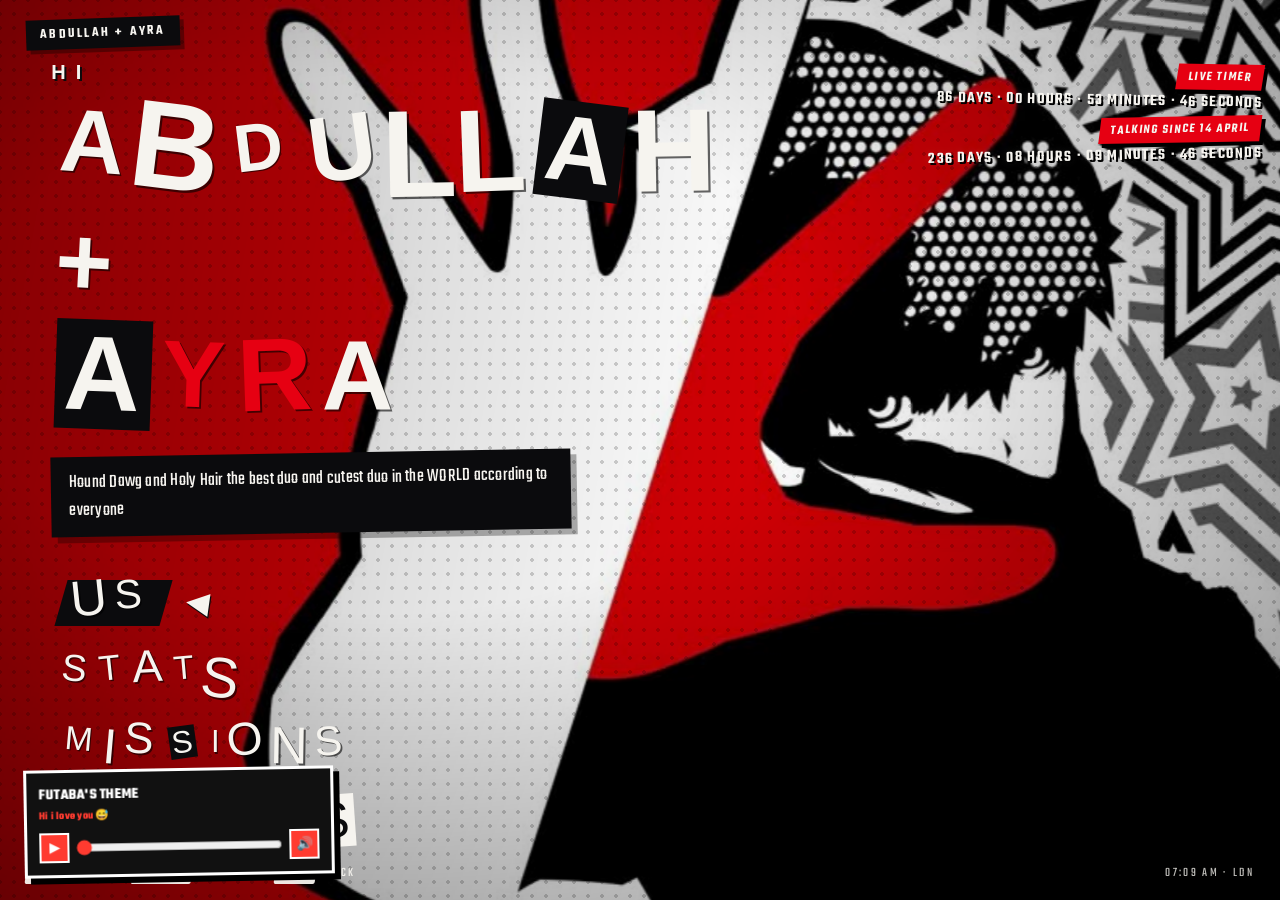
==== commit 7622b27e: "Fix audio source path case sensitivity" ====
--- a/home.html
+++ b/home.html
@@ -832,7 +832,7 @@
 
 
     <source
-      src="assets/music/Futaba.mp3"
+      src="assets/Music/Futaba.mp3"
       type="audio/mpeg">
 
 
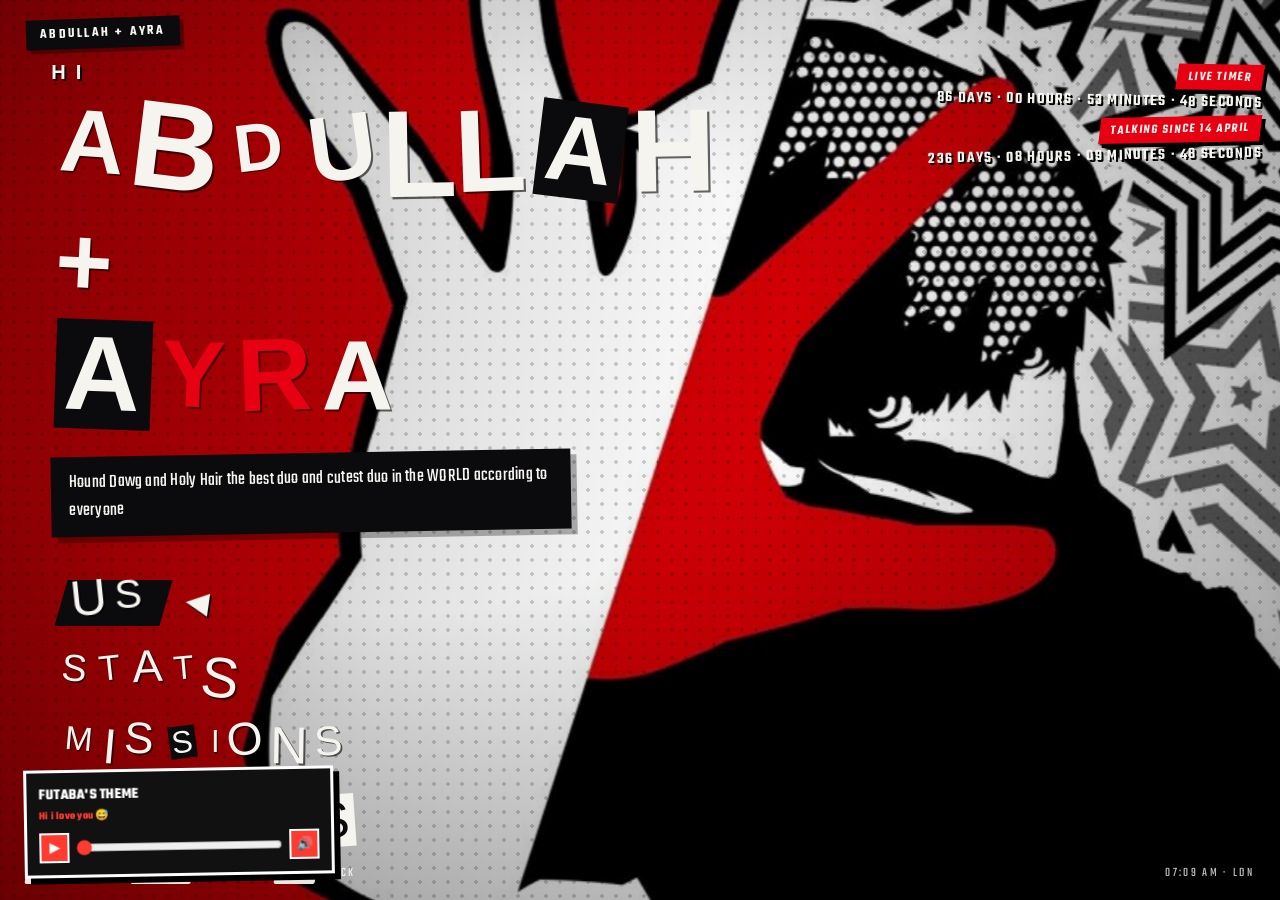
==== commit 61efcf6d: "Update home.html" ====
--- a/home.html
+++ b/home.html
@@ -944,7 +944,7 @@
 document.addEventListener("DOMContentLoaded", () => {
   const pictures = Array.from({ length: 16 }, (_, i) => {
     const number = String(i + 1).padStart(2, "0");
-    return { src: `assets/pictures/memory-${number}.png`, alt: `Abdullah and Ayra memory ${i + 1}` };
+return { src: `assets/pictures/memory-${number}.jpg`, alt: `Abdullah and Ayra memory ${i + 1}` };
   });
   const image = document.getElementById("memoryImage");
   const caption = document.getElementById("memoryCaption");
@@ -983,7 +983,7 @@
   const pictures = Array.from({ length: 16 }, (_, i) => {
     const number = String(i + 1).padStart(2, "0");
     return {
-      src: `assets/pictures/memory-${number}.png`,
+      src: `assets/pictures/memory-${number}.jpg`,
       alt: `Abdullah and Ayra memory ${i + 1}`
     };
   });
